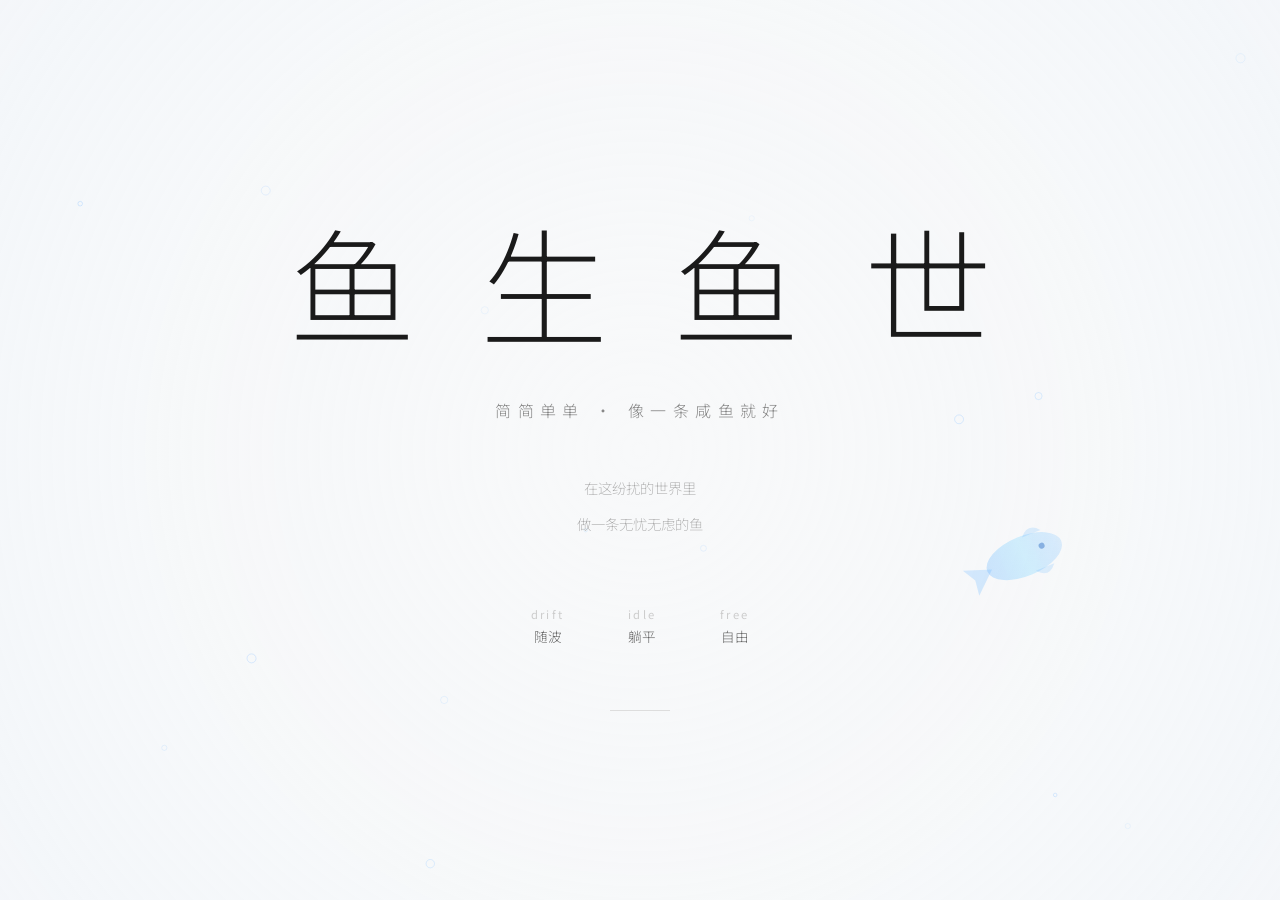
==== index.html @ 51e439b4 "Initial commit: 鱼生鱼世主页" ====
<!DOCTYPE html>
<html lang="zh-CN">
<head>
  <meta charset="UTF-8">
  <meta name="viewport" content="width=device-width, initial-scale=1.0">
  <title>鱼生鱼世</title>
  <link rel="preconnect" href="https://fonts.googleapis.com">
  <link rel="preconnect" href="https://fonts.gstatic.com" crossorigin>
  <link href="https://fonts.googleapis.com/css2?family=Noto+Sans+SC:wght@200;300&display=swap" rel="stylesheet">
  <style>
    * {
      margin: 0;
      padding: 0;
      box-sizing: border-box;
    }

    body {
      font-family: 'Noto Sans SC', sans-serif;
      background: #f8f9fa;
      min-height: 100vh;
      overflow: hidden;
    }

    /* Background Canvas */
    canvas {
      position: fixed;
      top: 0;
      left: 0;
      width: 100%;
      height: 100%;
      z-index: 0;
    }

    /* Main Content */
    .content {
      position: relative;
      z-index: 1;
      min-height: 100vh;
      display: flex;
      flex-direction: column;
      justify-content: center;
      align-items: center;
      text-align: center;
    }

    /* Title */
    .title {
      font-size: clamp(3rem, 10vw, 8rem);
      font-weight: 200;
      letter-spacing: 0.5em;
      padding-left: 0.5em;
      color: #1a1a1a;
      opacity: 0;
      animation: titleIn 2s ease-out 0.5s forwards;
    }

    @keyframes titleIn {
      from { 
        opacity: 0; 
        letter-spacing: 1em;
      }
      to { 
        opacity: 1; 
        letter-spacing: 0.5em;
      }
    }

    /* Tagline */
    .tagline {
      margin-top: 1.5rem;
      font-size: clamp(0.8rem, 2vw, 1rem);
      font-weight: 300;
      color: #888;
      letter-spacing: 0.4em;
      opacity: 0;
      animation: fadeUp 1.5s ease-out 1.5s forwards;
    }

    /* Slogan */
    .slogan {
      margin-top: 3rem;
      font-size: 0.9rem;
      font-weight: 200;
      color: #aaa;
      line-height: 2.5;
      opacity: 0;
      animation: fadeUp 1.5s ease-out 2s forwards;
    }

    @keyframes fadeUp {
      from { opacity: 0; transform: translateY(30px); }
      to { opacity: 1; transform: translateY(0); }
    }

    /* Philosophy Row */
    .philosophy {
      display: flex;
      gap: 4rem;
      margin-top: 4rem;
      opacity: 0;
      animation: fadeUp 1.5s ease-out 2.5s forwards;
    }

    .philosophy-item {
      display: flex;
      flex-direction: column;
      align-items: center;
      gap: 0.3rem;
    }

    .philosophy-item .en {
      font-size: 0.7rem;
      color: #ccc;
      letter-spacing: 0.2em;
    }

    .philosophy-item .zh {
      font-size: 0.85rem;
      color: #666;
      font-weight: 300;
    }

    /* Subtle Line */
    .line {
      width: 60px;
      height: 1px;
      background: #ddd;
      margin: 4rem auto 0;
      opacity: 0;
      animation: fadeUp 1s ease-out 3s forwards;
    }

    /* Responsive */
    @media (max-width: 768px) {
      .philosophy {
        flex-direction: column;
        gap: 2rem;
      }
    }
  </style>
</head>
<body>
  <canvas id="ocean"></canvas>

  <div class="content">
    <h1 class="title">鱼生鱼世</h1>
    <p class="tagline">简简单单 · 像一条咸鱼就好</p>
    <p class="slogan">在这纷扰的世界里<br>做一条无忧无虑的鱼</p>
    
    <div class="philosophy">
      <div class="philosophy-item">
        <span class="en">drift</span>
        <span class="zh">随波</span>
      </div>
      <div class="philosophy-item">
        <span class="en">idle</span>
        <span class="zh">躺平</span>
      </div>
      <div class="philosophy-item">
        <span class="en">free</span>
        <span class="zh">自由</span>
      </div>
    </div>

    <div class="line"></div>
  </div>

  <script>
    // Canvas Fish Animation
    const canvas = document.getElementById('ocean');
    const ctx = canvas.getContext('2d');

    let width, height;
    let fish = {
      x: 0,
      y: 0,
      angle: 0,
      targetAngle: 0,
      speed: 0.5,
      scale: 1,
      tailAngle: 0,
      isChasing: false
    };
    let bubbles = [];
    let foods = []; // Fish food particles

    function resize() {
      width = canvas.width = window.innerWidth;
      height = canvas.height = window.innerHeight;
      // Random initial position with margin
      const margin = 100;
      fish.x = margin + Math.random() * (width - margin * 2);
      fish.y = margin + Math.random() * (height - margin * 2);
    }

    function initBubbles() {
      bubbles = [];
      for (let i = 0; i < 15; i++) {
        bubbles.push({
          x: Math.random() * width,
          y: Math.random() * height,
          size: Math.random() * 4 + 1,
          speed: Math.random() * 0.5 + 0.2,
          opacity: Math.random() * 0.3 + 0.1
        });
      }
    }

    // Draw fish food
    function drawFood() {
      foods.forEach(f => {
        ctx.beginPath();
        ctx.arc(f.x, f.y, f.size, 0, Math.PI * 2);
        ctx.fillStyle = `rgba(180, 140, 100, ${f.opacity})`;
        ctx.fill();
      });
    }

    // Update fish food - fall down
    function updateFood() {
      foods.forEach((f, index) => {
        f.y += f.speed;
        f.opacity -= 0.003;
        
        // Remove if faded or out of screen
        if (f.opacity <= 0 || f.y > height + 10) {
          foods.splice(index, 1);
        }
      });
    }

    // Click to drop food
    document.addEventListener('click', (e) => {
      // Add 2 food particles
      for (let i = 0; i < 2; i++) {
        foods.push({
          x: e.clientX + (Math.random() - 0.5) * 30,
          y: e.clientY,
          size: Math.random() * 4 + 3,
          speed: Math.random() * 0.5 + 0.2, // Slower falling
          opacity: 0.8
        });
      }
      
      // Enable fish to start looking for food
      fish.isChasing = true;
    });

    function drawFish() {
      ctx.save();
      ctx.translate(fish.x, fish.y);
      ctx.rotate(fish.angle);
      ctx.scale(fish.scale, fish.scale);

      // Body
      ctx.beginPath();
      ctx.ellipse(0, 0, 40, 20, 0, 0, Math.PI * 2);
      const bodyGradient = ctx.createLinearGradient(-40, 0, 40, 0);
      bodyGradient.addColorStop(0, 'rgba(100, 180, 255, 0.3)');
      bodyGradient.addColorStop(0.5, 'rgba(150, 220, 255, 0.4)');
      bodyGradient.addColorStop(1, 'rgba(100, 180, 255, 0.2)');
      ctx.fillStyle = bodyGradient;
      ctx.fill();

      // Tail
      ctx.save();
      ctx.translate(-35, 0);
      ctx.rotate(fish.tailAngle);
      ctx.beginPath();
      ctx.moveTo(0, 0);
      ctx.lineTo(-25, -15);
      ctx.lineTo(-20, 0);
      ctx.lineTo(-25, 15);
      ctx.closePath();
      ctx.fillStyle = 'rgba(100, 180, 255, 0.25)';
      ctx.fill();
      ctx.restore();

      // Eye
      ctx.beginPath();
      ctx.arc(20, -3, 3, 0, Math.PI * 2);
      ctx.fillStyle = 'rgba(60, 120, 200, 0.5)';
      ctx.fill();

      // Fins
      ctx.beginPath();
      ctx.moveTo(5, -18);
      ctx.quadraticCurveTo(15, -30, 25, -18);
      ctx.fillStyle = 'rgba(100, 180, 255, 0.2)';
      ctx.fill();

      ctx.beginPath();
      ctx.moveTo(5, 18);
      ctx.quadraticCurveTo(15, 30, 25, 18);
      ctx.fill();

      ctx.restore();
    }

    function drawBubbles() {
      bubbles.forEach(b => {
        ctx.beginPath();
        ctx.arc(b.x, b.y, b.size, 0, Math.PI * 2);
        ctx.strokeStyle = `rgba(150, 200, 255, ${b.opacity})`;
        ctx.lineWidth = 1;
        ctx.stroke();
      });
    }

    function update() {
      // If fish is chasing food, find the closest food
      if (fish.isChasing && foods.length > 0) {
        let closestFood = null;
        let closestDist = Infinity;
        
        // Find closest food
        foods.forEach(f => {
          const dx = f.x - fish.x;
          const dy = f.y - fish.y;
          const dist = Math.sqrt(dx * dx + dy * dy);
          if (dist < closestDist) {
            closestDist = dist;
            closestFood = f;
          }
        });
        
        if (closestFood) {
          const dx = closestFood.x - fish.x;
          const dy = closestFood.y - fish.y;
          
          if (closestDist > 15) {
            fish.targetAngle = Math.atan2(dy, dx);
            fish.speed = 2.5; // Much faster when chasing food
          } else {
            // Ate the food - remove it
            const foodIndex = foods.indexOf(closestFood);
            if (foodIndex > -1) {
              foods.splice(foodIndex, 1);
            }
            fish.speed = 0.5; // Back to normal
          }
        }
        
        // Stop chasing if no food left
        if (foods.length === 0) {
          fish.isChasing = false;
        }
      } else {
        // Fish movement - smooth wandering
        fish.targetAngle = Math.sin(Date.now() * 0.0005) * 0.3 + Math.sin(Date.now() * 0.001) * 0.2;
        fish.speed = 0.5;
      }
      
      fish.angle += (fish.targetAngle - fish.angle) * 0.05;
      
      fish.x += Math.cos(fish.angle) * fish.speed;
      fish.y += Math.sin(fish.angle) * fish.speed * 0.5;

      // Bounce off edges (with margin)
      const margin = 80;
      if (fish.x > width - margin) {
        fish.x = width - margin;
        fish.angle = Math.PI - fish.angle;
        fish.isChasing = false;
      }
      if (fish.x < margin) {
        fish.x = margin;
        fish.angle = Math.PI - fish.angle;
        fish.isChasing = false;
      }
      if (fish.y > height - margin) {
        fish.y = height - margin;
        fish.angle = -fish.angle;
        fish.isChasing = false;
      }
      if (fish.y < margin) {
        fish.y = margin;
        fish.angle = -fish.angle;
        fish.isChasing = false;
      }

      // Tail animation - faster when chasing
      fish.tailAngle = Math.sin(Date.now() * (fish.isChasing ? 0.02 : 0.01)) * 0.5;

      // Update bubbles
      bubbles.forEach(b => {
        b.y -= b.speed;
        b.x += Math.sin(Date.now() * 0.001 + b.y * 0.01) * 0.3;
        if (b.y < -10) {
          b.y = height + 10;
          b.x = Math.random() * width;
        }
      });
    }

    function animate() {
      ctx.clearRect(0, 0, width, height);

      // Subtle background gradient
      const bgGradient = ctx.createRadialGradient(width/2, height/2, 0, width/2, height/2, width * 0.7);
      bgGradient.addColorStop(0, 'rgba(248, 250, 252, 0)');
      bgGradient.addColorStop(1, 'rgba(230, 240, 250, 0.3)');
      ctx.fillStyle = bgGradient;
      ctx.fillRect(0, 0, width, height);

      drawBubbles();
      drawFood();
      updateFood();
      drawFish();
      update();

      requestAnimationFrame(animate);
    }

    window.addEventListener('resize', () => {
      resize();
    });

    resize();
    initBubbles();
    animate();
  </script>
</body>
</html>
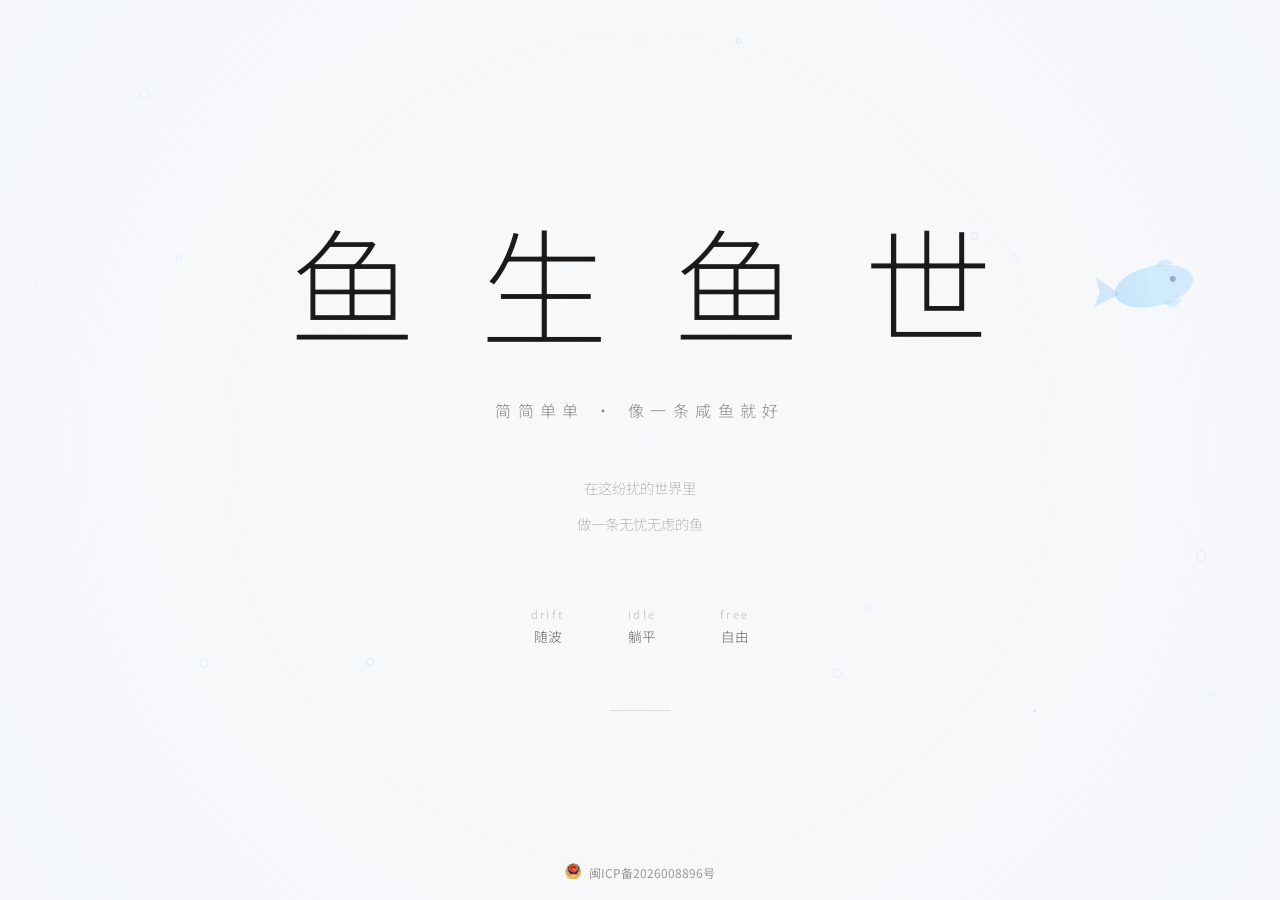
==== commit 9d6ae3de: "Add ICP备案 to footer" ====
--- a/index.html
+++ b/index.html
@@ -128,6 +128,39 @@
       margin: 4rem auto 0;
       opacity: 0;
       animation: fadeUp 1s ease-out 3s forwards;
+    }
+
+    /* Footer */
+    .footer {
+      position: fixed;
+      bottom: 0;
+      left: 0;
+      width: 100%;
+      padding: 1rem;
+      text-align: center;
+      z-index: 10;
+    }
+
+    .beian {
+      display: flex;
+      justify-content: center;
+      align-items: center;
+      gap: 0.5rem;
+    }
+
+    .beian-icon {
+      width: 16px;
+      height: 16px;
+    }
+
+    .beian-text {
+      font-size: 0.75rem;
+      color: #999;
+      text-decoration: none;
+    }
+
+    .beian-text:hover {
+      color: #666;
     }
 
     /* Responsive */
@@ -163,6 +196,16 @@
     </div>
 
     <div class="line"></div>
+
+    <!-- Footer - ICP备案 -->
+    <footer class="footer">
+      <div class="beian">
+        <a href="https://beian.mps.gov.cn/#/query/webSearch?code=35042802000119" rel="noreferrer" target="_blank">
+          <img src="beian-icon.png" alt="公安联网备案" class="beian-icon">
+        </a>
+        <a href="https://beian.miit.gov.cn/" target="_blank" class="beian-text">闽ICP备2026008896号</a>
+      </div>
+    </footer>
   </div>
 
   <script>
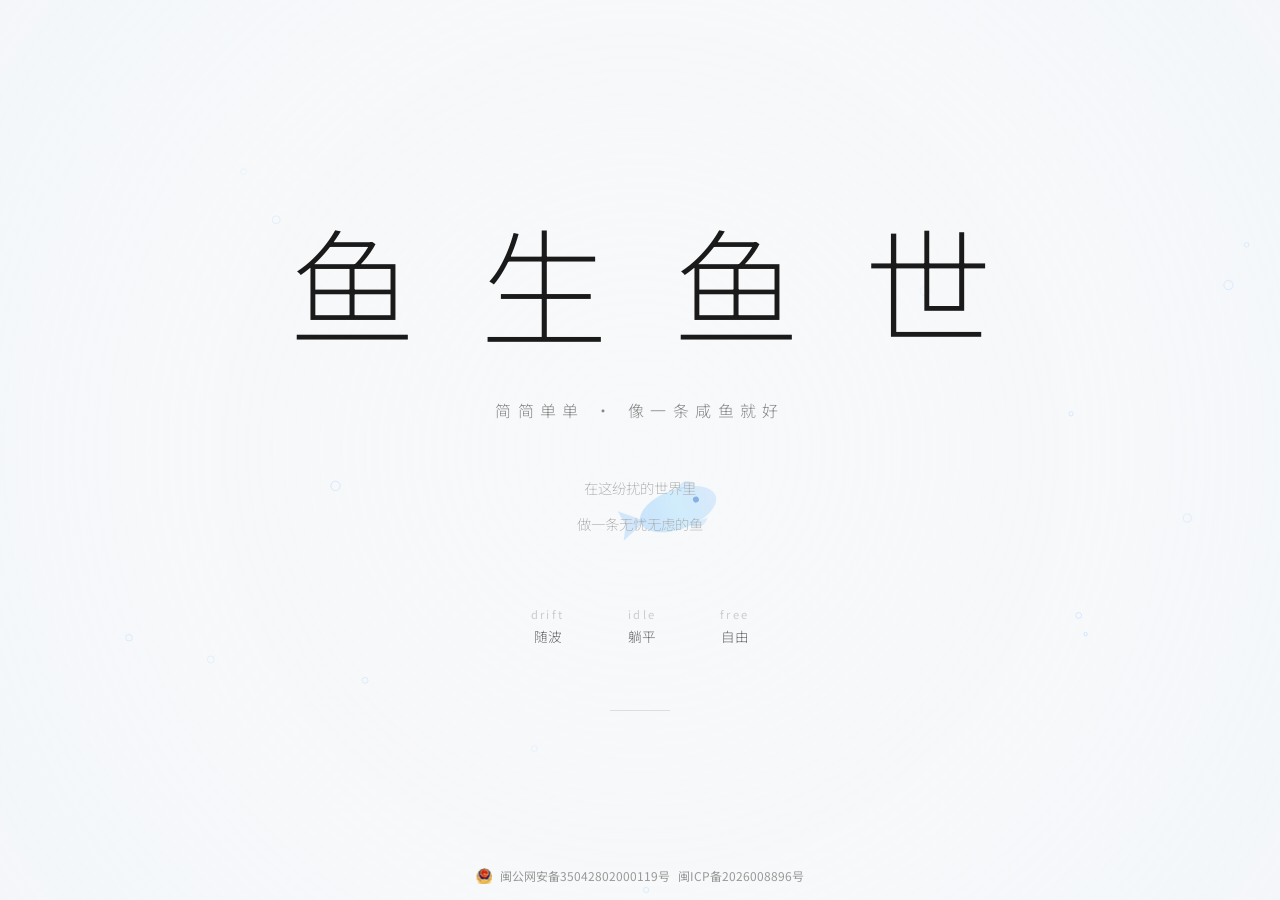
==== commit 7d6c87e4: "Fix beian links: icon not clickable, text clickable" ====
--- a/index.html
+++ b/index.html
@@ -200,9 +200,8 @@
     <!-- Footer - ICP备案 -->
     <footer class="footer">
       <div class="beian">
-        <a href="https://beian.mps.gov.cn/#/query/webSearch?code=35042802000119" rel="noreferrer" target="_blank">
-          <img src="beian-icon.png" alt="公安联网备案" class="beian-icon">
-        </a>
+        <img src="beian-icon.png" alt="公安联网备案" class="beian-icon">
+        <a href="https://beian.mps.gov.cn/#/query/webSearch?code=35042802000119" rel="noreferrer" target="_blank" class="beian-text">闽公网安备35042802000119号</a>
         <a href="https://beian.miit.gov.cn/" target="_blank" class="beian-text">闽ICP备2026008896号</a>
       </div>
     </footer>
